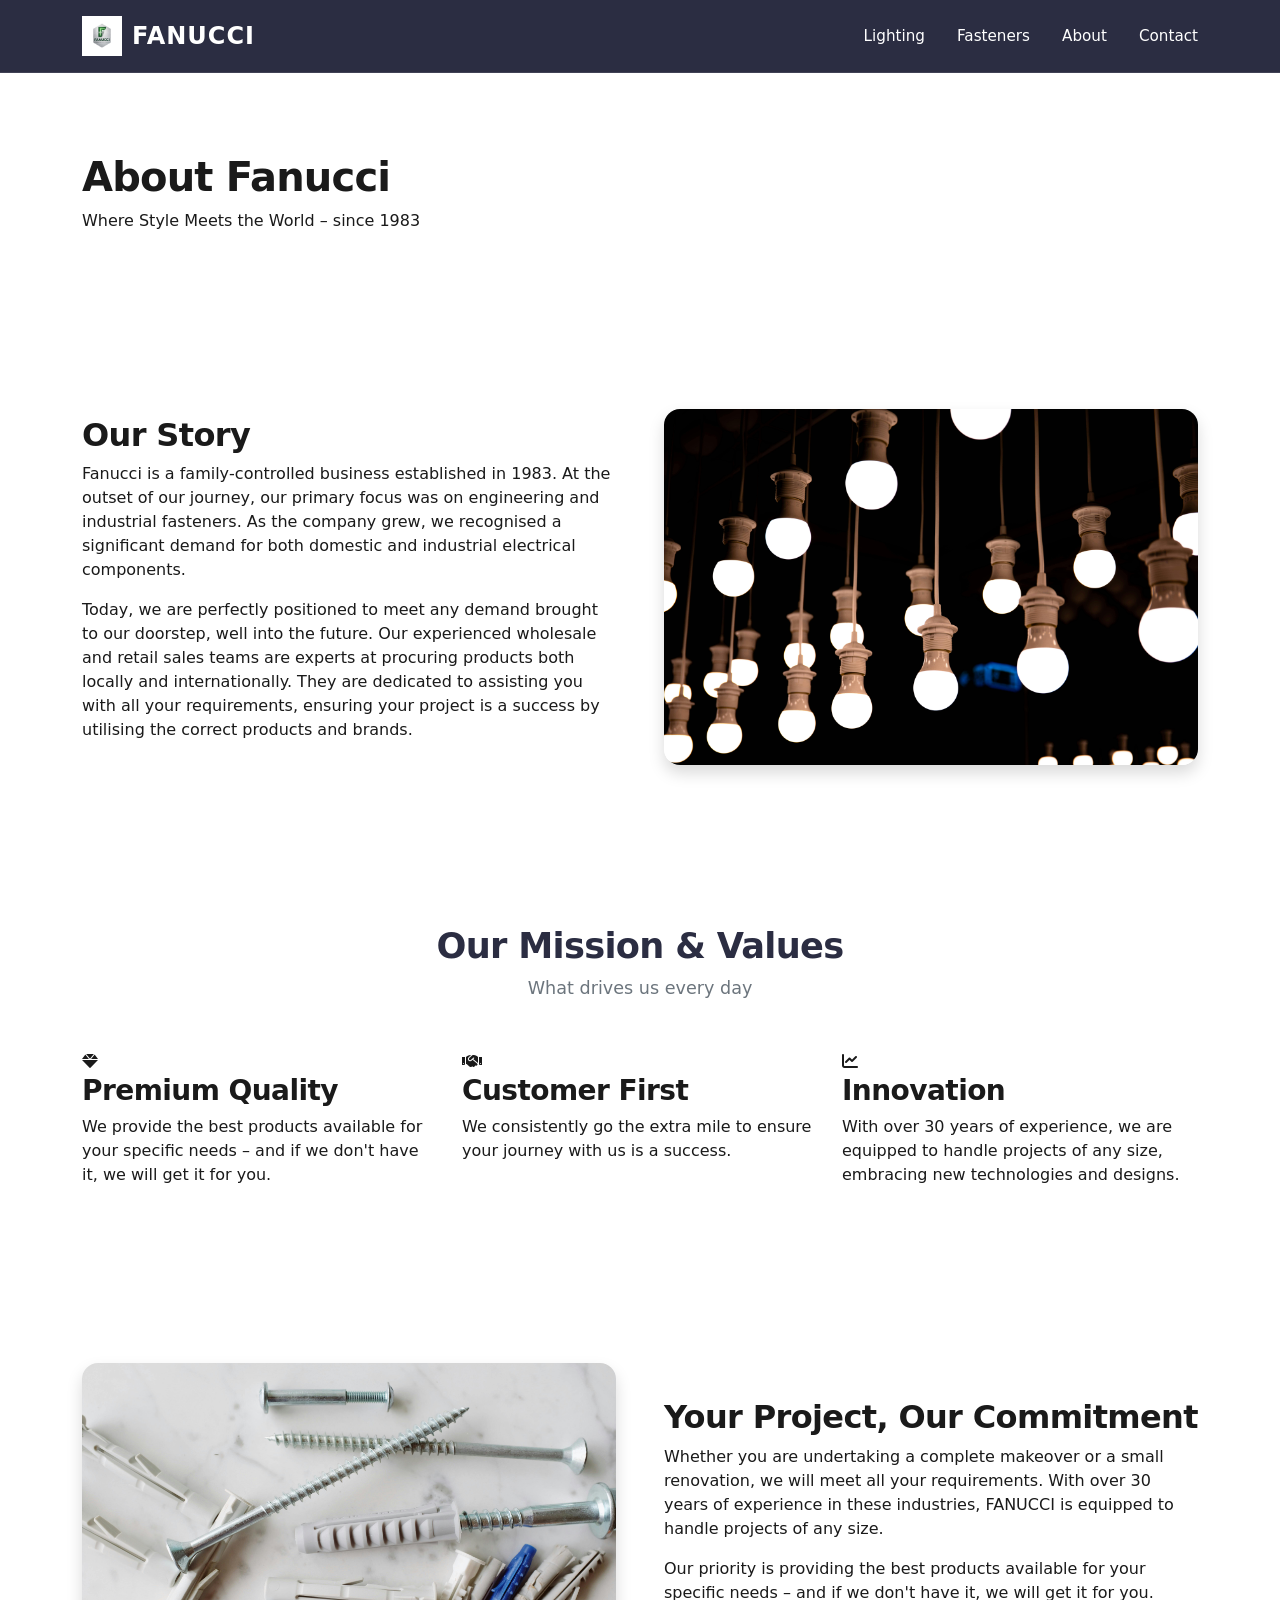
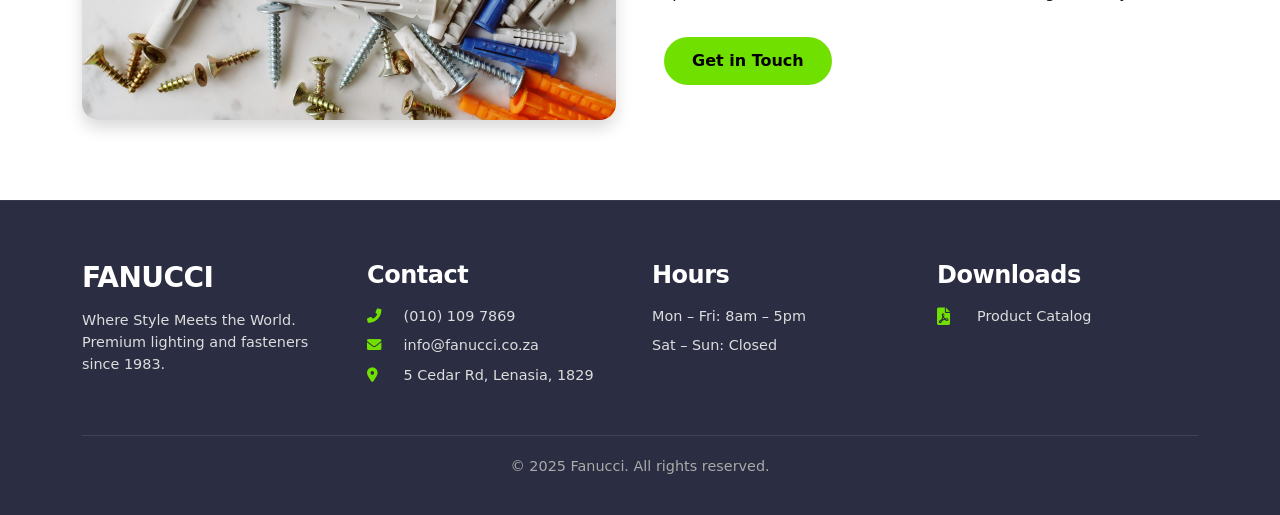
==== pages/about.html @ 95530736 "New Update New test run." ====
<!DOCTYPE html>
<html lang="en">
<head>
    <link rel="icon" type="image/x-icon" href="../assets/img/branding/favicon-32x32.png">
    <meta charset="UTF-8">
    <meta name="viewport" content="width=device-width, initial-scale=1.0">
    <title>Contact | Fanucci</title>

    <link rel="stylesheet" href="../css/bootstrap.min.css">
    <link rel="stylesheet" href="../css/styles.css">
    <link href="https://unpkg.com/aos@2.3.4/dist/aos.css" rel="stylesheet">
    <link rel="stylesheet" href="https://cdnjs.cloudflare.com/ajax/libs/font-awesome/6.0.0-beta3/css/all.min.css">
</head>
<body class="contact-page">

<header class="header">
    <div class="container">
        <div class="header-inner">
            <a href="../index.html" class="logo">
    <img src="../assets/img/branding/FANUCCI LOGO NO BACKGROUND.png" alt="Fanucci Logo" style="height: 40px; margin-right: 10px;">
    FANUCCI
</a>
            <nav class="nav">
                <a href="lighting.html">Lighting</a>
                <a href="#">Fasteners</a>
                    <a href="about.html">About</a>
                <a href="contact.html">Contact</a>
            </nav>
        </div>
    </div>
</header>

<main>
    <!-- Hero Section -->
    <section class="about-hero">
        <div class="container">
            <div class="about-hero-content" data-aos="fade-up">
                <h1>About Fanucci</h1>
                <p>Where Style Meets the World – since 1983</p>
            </div>
        </div>
    </section>

    <!-- Story Section -->
    <section class="about-story">
        <div class="container">
            <div class="row g-5 align-items-center">
                <div class="col-lg-6" data-aos="fade-right">
                    <h2>Our Story</h2>
                    <p>Fanucci is a family‑controlled business established in 1983. At the outset of our journey, our primary focus was on engineering and industrial fasteners. As the company grew, we recognised a significant demand for both domestic and industrial electrical components.</p>
                    <p>Today, we are perfectly positioned to meet any demand brought to our doorstep, well into the future. Our experienced wholesale and retail sales teams are experts at procuring products both locally and internationally. They are dedicated to assisting you with all your requirements, ensuring your project is a success by utilising the correct products and brands.</p>
                </div>
                <div class="col-lg-6" data-aos="fade-left">
                    <img src="../assets/img/branding/lights.jpg" alt="Fanucci History" class="img-fluid rounded-4 shadow">
                </div>
            </div>
        </div>
    </section>

    <!-- Mission & Values -->
    <section class="about-values">
        <div class="container">
            <div class="section-header" data-aos="fade-up">
                <h2>Our Mission & Values</h2>
                <p>What drives us every day</p>
            </div>
            <div class="row g-4">
                <div class="col-md-4" data-aos="fade-up" data-aos-delay="100">
                    <div class="value-card">
                        <i class="fas fa-gem"></i>
                        <h3>Premium Quality</h3>
                        <p>We provide the best products available for your specific needs – and if we don't have it, we will get it for you.</p>
                    </div>
                </div>
                <div class="col-md-4" data-aos="fade-up" data-aos-delay="200">
                    <div class="value-card">
                        <i class="fas fa-handshake"></i>
                        <h3>Customer First</h3>
                        <p>We consistently go the extra mile to ensure your journey with us is a success.</p>
                    </div>
                </div>
                <div class="col-md-4" data-aos="fade-up" data-aos-delay="300">
                    <div class="value-card">
                        <i class="fas fa-chart-line"></i>
                        <h3>Innovation</h3>
                        <p>With over 30 years of experience, we are equipped to handle projects of any size, embracing new technologies and designs.</p>
                    </div>
                </div>
            </div>
        </div>
    </section>

    <!-- Team / Commitment -->
    <section class="about-commitment">
        <div class="container">
            <div class="row g-5 align-items-center">
                <div class="col-lg-6 order-lg-2" data-aos="fade-left">
                    <h2>Your Project, Our Commitment</h2>
                    <p>Whether you are undertaking a complete makeover or a small renovation, we will meet all your requirements. With over 30 years of experience in these industries, FANUCCI is equipped to handle projects of any size.</p>
                    <p>Our priority is providing the best products available for your specific needs – and if we don't have it, we will get it for you.</p>
                    <a href="contact.html" class="btn btn-primary mt-3">Get in Touch</a>
                </div>
                <div class="col-lg-6 order-lg-1" data-aos="fade-right">
                    <img src="../assets/img/branding/fastners.jpg" alt="Our Team" class="img-fluid rounded-4 shadow">
                </div>
            </div>
        </div>
    </section>
</main>

<footer class="footer">
    <div class="container">
        <div class="row">
            <div class="col-md-3">
                <h3>FANUCCI</h3>
                <p>Where Style Meets the World. Premium lighting and fasteners since 1983.</p>
            </div>
            <div class="col-md-3">
                <h4>Contact</h4>
                <p><i class="fas fa-phone-alt"></i> (010) 109 7869</p>
                <p><i class="fas fa-envelope"></i> info@fanucci.co.za</p>
                <p><i class="fas fa-map-marker-alt"></i> 5 Cedar Rd, Lenasia, 1829</p>
            </div>
            <div class="col-md-3">
                <h4>Hours</h4>
                <p>Mon – Fri: 8am – 5pm</p>
                <p>Sat – Sun: Closed</p>
            </div>
            <div class="col-md-3">
                <h4>Downloads</h4>
                <p><a href="../assets/docs/FANUCCI Customer Catalog 1.4.pdf" target="_blank" class="download-link"><i class="fas fa-file-pdf"></i> Product Catalog</a></p>
            </div>
        </div>
        <div class="footer-bottom">
            <p>&copy; 2025 Fanucci. All rights reserved.</p>
        </div>
    </div>
</footer>

<script src="https://code.jquery.com/jquery-3.7.1.min.js"></script>
<script src="https://unpkg.com/aos@2.3.4/dist/aos.js"></script>
<script>
    AOS.init({ duration: 800, once: true, offset: 100 });
</script>
</body>
</html>
---- css/styles.css ----
:root {
  --primary: #004b23;
  --accent: #70e000;
  --dark: #2b2d42;
  --light: #e5e5e5;
  --white: #ffffff;
  --gray-light: #f8f9fa;
  --gray: #6c757d;
  --font-sans: 'Inter', system-ui, -apple-system, 'Segoe UI', Roboto, Helvetica, Arial, sans-serif;
  --shadow-sm: 0 4px 12px rgba(0, 0, 0, 0.05);
  --shadow-md: 0 8px 24px rgba(0, 0, 0, 0.08);
  --shadow-hover: 0 20px 32px rgba(0, 0, 0, 0.12);
  --transition: all 0.3s cubic-bezier(0.2, 0.9, 0.4, 1.1);
}

* {
  margin: 0;
  padding: 0;
  box-sizing: border-box;
}

body {
  font-family: var(--font-sans);
  color: #1a1a1a;
  background-color: var(--white);
  line-height: 1.5;
  overflow-x: hidden;
}

/* Typography */
h1, h2, h3, h4, h5, h6 {
  font-weight: 600;
  letter-spacing: -0.02em;
}

a {
  text-decoration: none;
  transition: var(--transition);
}

/* Header */
.header {
  position: sticky;
  top: 0;
  background: var(--dark);
  backdrop-filter: blur(8px);
  z-index: 1000;
  padding: 16px 0;
  border-bottom: 1px solid rgba(255,255,255,0.1);
}

.header-inner {
  display: flex;
  justify-content: space-between;
  align-items: center;
}

.logo {
  font-size: 1.5rem;
  font-weight: 700;
  letter-spacing: 1px;
  color: white;
  text-decoration: none;
}

.nav a {
  color: white;
  margin-left: 2rem;
  font-weight: 500;
  font-size: 0.95rem;
  position: relative;
}

.nav a:hover {
  color: var(--accent);
}

/* Hero */
.hero {
  position: relative;
  height: 90vh;
  min-height: 600px;
  display: flex;
  align-items: center;
  background: linear-gradient(135deg, var(--primary), var(--dark));
  overflow: hidden;
}

.hero-bg {
  position: absolute;
  top: 0;
  left: 0;
  width: 100%;
  height: 100%;
  background-image: url('data:image/svg+xml;utf8,<svg xmlns="http://www.w3.org/2000/svg" viewBox="0 0 100 100" opacity="0.05"><path fill="none" stroke="white" stroke-width="0.6" d="M20,20 L80,20 M20,40 L80,40 M20,60 L80,60 M20,80 L80,80 M40,20 L40,80 M60,20 L60,80"/></svg>');
  background-repeat: repeat;
  background-size: 40px;
  pointer-events: none;
}

.hero-content {
  position: relative;
  z-index: 2;
  text-align: center;
  color: white;
}

.hero-text h1 {
  font-size: 3.5rem;
  font-weight: 700;
  margin-bottom: 1rem;
  line-height: 1.2;
}

.hero-text p {
  font-size: 1.2rem;
  margin-bottom: 2rem;
  opacity: 0.9;
}

.hero-buttons {
  display: flex;
  gap: 1rem;
  justify-content: center;
  flex-wrap: wrap;
}

.btn {
  display: inline-block;
  padding: 12px 28px;
  border-radius: 40px;
  font-weight: 600;
  transition: var(--transition);
  cursor: pointer;
  border: none;
  text-align: center;
}

.btn-primary {
  background: var(--accent);
  color: black;
}

.btn-primary:hover {
  transform: translateY(-2px);
  box-shadow: 0 8px 20px rgba(112, 224, 0, 0.3);
}

.btn-outline {
  background: transparent;
  border: 1px solid white;
  color: white;
}

.btn-outline:hover {
  background: white;
  color: var(--primary);
  transform: translateY(-2px);
}

/* Sections */
section {
  padding: 80px 0;
}

.section-header {
  text-align: center;
  margin-bottom: 48px;
}

.section-header h2 {
  font-size: 2.2rem;
  margin-bottom: 0.5rem;
  color: var(--dark);
}

.section-header p {
  font-size: 1.1rem;
  color: var(--gray);
}

/* Category Cards */
.categories {
  background: var(--gray-light);
}

.category-card {
  display: block;
  background: white;
  border-radius: 24px;
  padding: 32px 20px;
  text-align: center;
  transition: var(--transition);
  box-shadow: var(--shadow-sm);
  text-decoration: none;
  color: inherit;
}

.category-card .icon {
  font-size: 2.5rem;
  color: var(--accent);
  margin-bottom: 1rem;
}

.category-card h3 {
  font-size: 1.25rem;
  margin-bottom: 0.5rem;
  font-weight: 600;
}

.category-card span {
  font-size: 0.85rem;
  color: var(--primary);
  font-weight: 500;
}

.category-card:hover {
  transform: translateY(-6px);
  box-shadow: var(--shadow-md);
}

.category-card.disabled {
  opacity: 0.6;
  cursor: not-allowed;
}

.category-card.disabled:hover {
  transform: none;
  box-shadow: var(--shadow-sm);
}

/* Why Us */
.why-us {
  background: var(--white);
}

.benefit {
  text-align: center;
  padding: 20px;
}

.benefit i {
  font-size: 2.2rem;
  color: var(--accent);
  margin-bottom: 1rem;
}

.benefit h3 {
  font-size: 1.3rem;
  margin-bottom: 0.5rem;
}

.benefit p {
  color: var(--gray);
  font-size: 0.95rem;
}

/* CTA */
.cta {
  background: linear-gradient(135deg, var(--primary), var(--dark));
  color: white;
  text-align: center;
  padding: 80px 0;
}

.cta-content h2 {
  font-size: 2.2rem;
  margin-bottom: 1rem;
}

.cta-content p {
  font-size: 1.1rem;
  margin-bottom: 2rem;
  opacity: 0.9;
}

.cta .btn-primary {
  background: white;
  color: var(--primary);
}

.cta .btn-primary:hover {
  background: var(--accent);
  color: black;
  box-shadow: 0 8px 20px rgba(112, 224, 0, 0.4);
}

/* Footer */
.footer {
  background: var(--dark);
  color: #ddd;
  padding: 60px 0 30px;
  border-top: 1px solid rgba(255,255,255,0.05);
}

.footer h3, .footer h4 {
  color: white;
  margin-bottom: 1rem;
  font-weight: 600;
}

.footer p {
  margin-bottom: 0.5rem;
  font-size: 0.9rem;
}

.footer i {
  width: 24px;
  margin-right: 8px;
  color: var(--accent);
}

.footer-bottom {
  text-align: center;
  margin-top: 40px;
  padding-top: 20px;
  border-top: 1px solid rgba(255,255,255,0.1);
  font-size: 0.8rem;
  color: #aaa;
}

/* ===== PRODUCT CARD (LIGHTING PAGE) ===== */
.product-card {
  background: white;
  border-radius: 20px;
  padding: 20px;
  margin-bottom: 25px;
  transition: var(--transition);
  cursor: pointer;
  position: relative;
  overflow: hidden;
  box-shadow: var(--shadow-sm);
}
.product-card::after {
  content: "";
  position: absolute;
  bottom: 0;
  left: 0;
  width: 0%;
  height: 4px;
  background: var(--accent);
  transition: 0.4s ease;
}
.product-card:hover {
  transform: translateY(-12px) scale(1.02);
  box-shadow: var(--shadow-hover);
}
.product-card:hover::after {
  width: 100%;
}
.product-card img {
  width: 100%;
  border-radius: 12px;
  transition: transform 0.4s ease;
}
.product-card:hover img {
  transform: scale(1.08);
}
.product-card h5 {
  margin-top: 15px;
  font-weight: 700;
  font-size: 1.2rem;
}
.product-card p {
  font-size: 0.9rem;
  color: #666;
  margin-bottom: 5px;
}
.product-card small {
  font-size: 0.8rem;
  color: #999;
}

/* ===== HOMEPAGE-ONLY STYLES ===== */
.homepage .featured {
  padding: 80px 0;
}
.homepage .product-card-featured {
  background: white;
  border-radius: 24px;
  overflow: hidden;
  transition: var(--transition);
  box-shadow: var(--shadow-sm);
  height: 100%;
}
.homepage .product-card-featured .product-image {
  width: 100%;
  height: 280px;
  overflow: hidden;
  background: var(--gray-light);
}
.homepage .product-card-featured .product-image img {
  width: 100%;
  height: 100%;
  object-fit: cover;
  transition: transform 0.6s ease;
  display: block;
}
.homepage .product-card-featured:hover .product-image img {
  transform: scale(1.05);
}
.homepage .product-card-featured .product-info {
  padding: 24px;
}
.homepage .product-card-featured .product-info h4 {
  font-size: 1.3rem;
  margin-bottom: 0.5rem;
}
.homepage .product-card-featured .product-info p {
  color: var(--gray);
  font-size: 0.9rem;
  margin-bottom: 1rem;
}
.homepage .link-arrow {
  font-weight: 500;
  color: var(--primary);
  text-decoration: none;
  display: inline-flex;
  align-items: center;
  gap: 0.5rem;
}
.homepage .link-arrow:hover {
  color: var(--accent);
  gap: 0.75rem;
}

/* Modal (unchanged) */
.modal-custom {
  display: none;
  position: fixed;
  top: 0;
  left: 0;
  width: 100%;
  height: 100%;
  background: rgba(0, 0, 0, 0.8);
  backdrop-filter: blur(8px);
  z-index: 1050;
  justify-content: center;
  align-items: center;
}
.modal-content-custom {
  background: white;
  margin: 5% auto;
  padding: 30px;
  width: 80%;
  max-width: 800px;
  border-radius: 28px;
  position: relative;
  animation: luxuryModal 0.5s cubic-bezier(0.22, 1, 0.36, 1);
  max-height: 90vh;
  overflow-y: auto;
}
.close-btn {
  position: absolute;
  top: 20px;
  right: 25px;
  font-size: 28px;
  cursor: pointer;
  transition: color 0.3s;
}
.close-btn:hover {
  color: var(--accent);
}
.modal-content-custom img {
  width: 100%;
  max-width: 400px;
  margin: 20px 0;
  border-radius: 12px;
}
.modal-content-custom h2 {
  font-weight: 700;
  margin-bottom: 10px;
}
.modal-content-custom ul {
  padding-left: 20px;
  margin-bottom: 20px;
}
.modal-content-custom li {
  margin-bottom: 5px;
}

@keyframes luxuryModal {
  from {
    transform: translateY(40px) scale(0.9);
    opacity: 0;
  }
  to {
    transform: translateY(0) scale(1);
    opacity: 1;
  }
}

/* Responsive */
@media (max-width: 768px) {
  .hero-text h1 {
    font-size: 2.2rem;
  }
  .hero-text p {
    font-size: 1rem;
  }
  .hero-buttons {
    flex-direction: column;
    align-items: center;
  }
  .btn {
    width: 100%;
    max-width: 250px;
  }
  section {
    padding: 50px 0;
  }
  .section-header h2 {
    font-size: 1.8rem;
  }
  .category-card {
    padding: 20px 12px;
  }
  .homepage .product-card-featured .product-info {
    padding: 20px;
  }
  .footer {
    text-align: center;
  }
  .footer .row > div {
    margin-bottom: 30px;
  }
  .modal-content-custom {
    width: 95%;
    padding: 20px;
  }
}

/* ===== CONTACT PAGE STYLES (scoped) ===== */
.contact-page .contact-hero {
    background: linear-gradient(135deg, var(--primary), var(--dark));
    padding: 100px 0 80px;
    text-align: center;
    color: white;
}

.contact-page .contact-hero h1 {
    font-size: 3rem;
    margin-bottom: 1rem;
}

.contact-page .contact-hero p {
    font-size: 1.2rem;
    opacity: 0.9;
}

.contact-page .contact-section {
    padding: 80px 0;
    background: var(--white);
}

.contact-page .contact-info {
    background: var(--gray-light);
    border-radius: 24px;
    padding: 40px;
    height: 100%;
}

.contact-page .contact-info h2 {
    font-size: 1.8rem;
    margin-bottom: 2rem;
    color: var(--dark);
}

.contact-page .info-item {
    display: flex;
    align-items: flex-start;
    gap: 20px;
    margin-bottom: 2rem;
}

.contact-page .info-item i {
    font-size: 1.8rem;
    color: var(--accent);
    width: 40px;
    margin-top: 4px;
}

.contact-page .info-item h3 {
    font-size: 1.2rem;
    margin-bottom: 0.25rem;
    color: var(--dark);
}

.contact-page .info-item p {
    color: var(--gray);
    margin-bottom: 0;
}

.contact-page .info-item a {
    color: var(--gray);
    text-decoration: none;
}

.contact-page .info-item a:hover {
    color: var(--accent);
}

.contact-page .contact-form-wrapper {
    background: white;
    border-radius: 24px;
    padding: 40px;
    box-shadow: var(--shadow-md);
    height: 100%;
}

.contact-page .contact-form-wrapper h2 {
    font-size: 1.8rem;
    margin-bottom: 2rem;
    color: var(--dark);
}

.contact-page .contact-form .form-group {
    margin-bottom: 1.5rem;
}

.contact-page .contact-form label {
    display: block;
    margin-bottom: 0.5rem;
    font-weight: 500;
    color: var(--dark);
}

.contact-page .contact-form input,
.contact-page .contact-form textarea {
    width: 100%;
    padding: 12px 16px;
    border: 1px solid #e0e0e0;
    border-radius: 12px;
    font-family: inherit;
    transition: border 0.3s;
}

.contact-page .contact-form input:focus,
.contact-page .contact-form textarea:focus {
    outline: none;
    border-color: var(--accent);
    box-shadow: 0 0 0 3px rgba(112, 224, 0, 0.1);
}

.contact-page .contact-form button {
    width: 100%;
    padding: 14px;
    font-size: 1rem;
}

.contact-page .map-section {
    padding: 0 0 80px 0;
}

.contact-page .map-wrapper {
    border-radius: 24px;
    overflow: hidden;
    box-shadow: var(--shadow-md);
}

@media (max-width: 768px) {
    .contact-page .contact-hero h1 {
        font-size: 2.2rem;
    }
    .contact-page .contact-section {
        padding: 50px 0;
    }
    .contact-page .contact-info,
    .contact-page .contact-form-wrapper {
        padding: 30px;
    }
}

.logo {
    display: flex;
    align-items: center;
}

.logo img {
    height: 40px;   /* match your desired size */
    width: auto;
    margin-right: 10px;
}

/* ===== ABOUT PAGE STYLES (scoped) ===== */
.about-page .about-hero {
    background: linear-gradient(135deg, var(--primary), var(--dark));
    padding: 100px 0 80px;
    text-align: center;
    color: white;
}
.about-page .about-hero h1 {
    font-size: 3rem;
    margin-bottom: 1rem;
}
.about-page .about-hero p {
    font-size: 1.2rem;
    opacity: 0.9;
}
.about-page .about-story,
.about-page .about-commitment {
    padding: 80px 0;
}
.about-page .about-values {
    background: var(--gray-light);
    padding: 80px 0;
}
.about-page .value-card {
    background: white;
    border-radius: 24px;
    padding: 32px 24px;
    text-align: center;
    height: 100%;
    transition: var(--transition);
    box-shadow: var(--shadow-sm);
}
.about-page .value-card:hover {
    transform: translateY(-6px);
    box-shadow: var(--shadow-md);
}
.about-page .value-card i {
    font-size: 2.5rem;
    color: var(--accent);
    margin-bottom: 1rem;
}
.about-page .value-card h3 {
    font-size: 1.3rem;
    margin-bottom: 0.75rem;
}
.about-page .value-card p {
    color: var(--gray);
    font-size: 0.95rem;
}
@media (max-width: 768px) {
    .about-page .about-hero h1 {
        font-size: 2.2rem;
    }
    .about-page .about-story,
    .about-page .about-values,
    .about-page .about-commitment {
        padding: 50px 0;
    }
}

.download-link {
    color: #ddd;
    text-decoration: none;
    display: inline-flex;
    align-items: center;
    gap: 8px;
    transition: var(--transition);
}
.download-link:hover {
    color: var(--accent);
}
.download-link i {
    font-size: 1.1rem;
}

/* Hero background image – homepage only (no green tint) */
.homepage .hero {
    position: relative;
    background: linear-gradient(135deg, rgba(0, 0, 0, 0.6), rgba(0, 0, 0, 0.85)), url('../assets/img/branding/hero-bg.png');
    background-size: cover;
    background-position: center;
    background-attachment: fixed; /* optional, remove if unwanted */
}
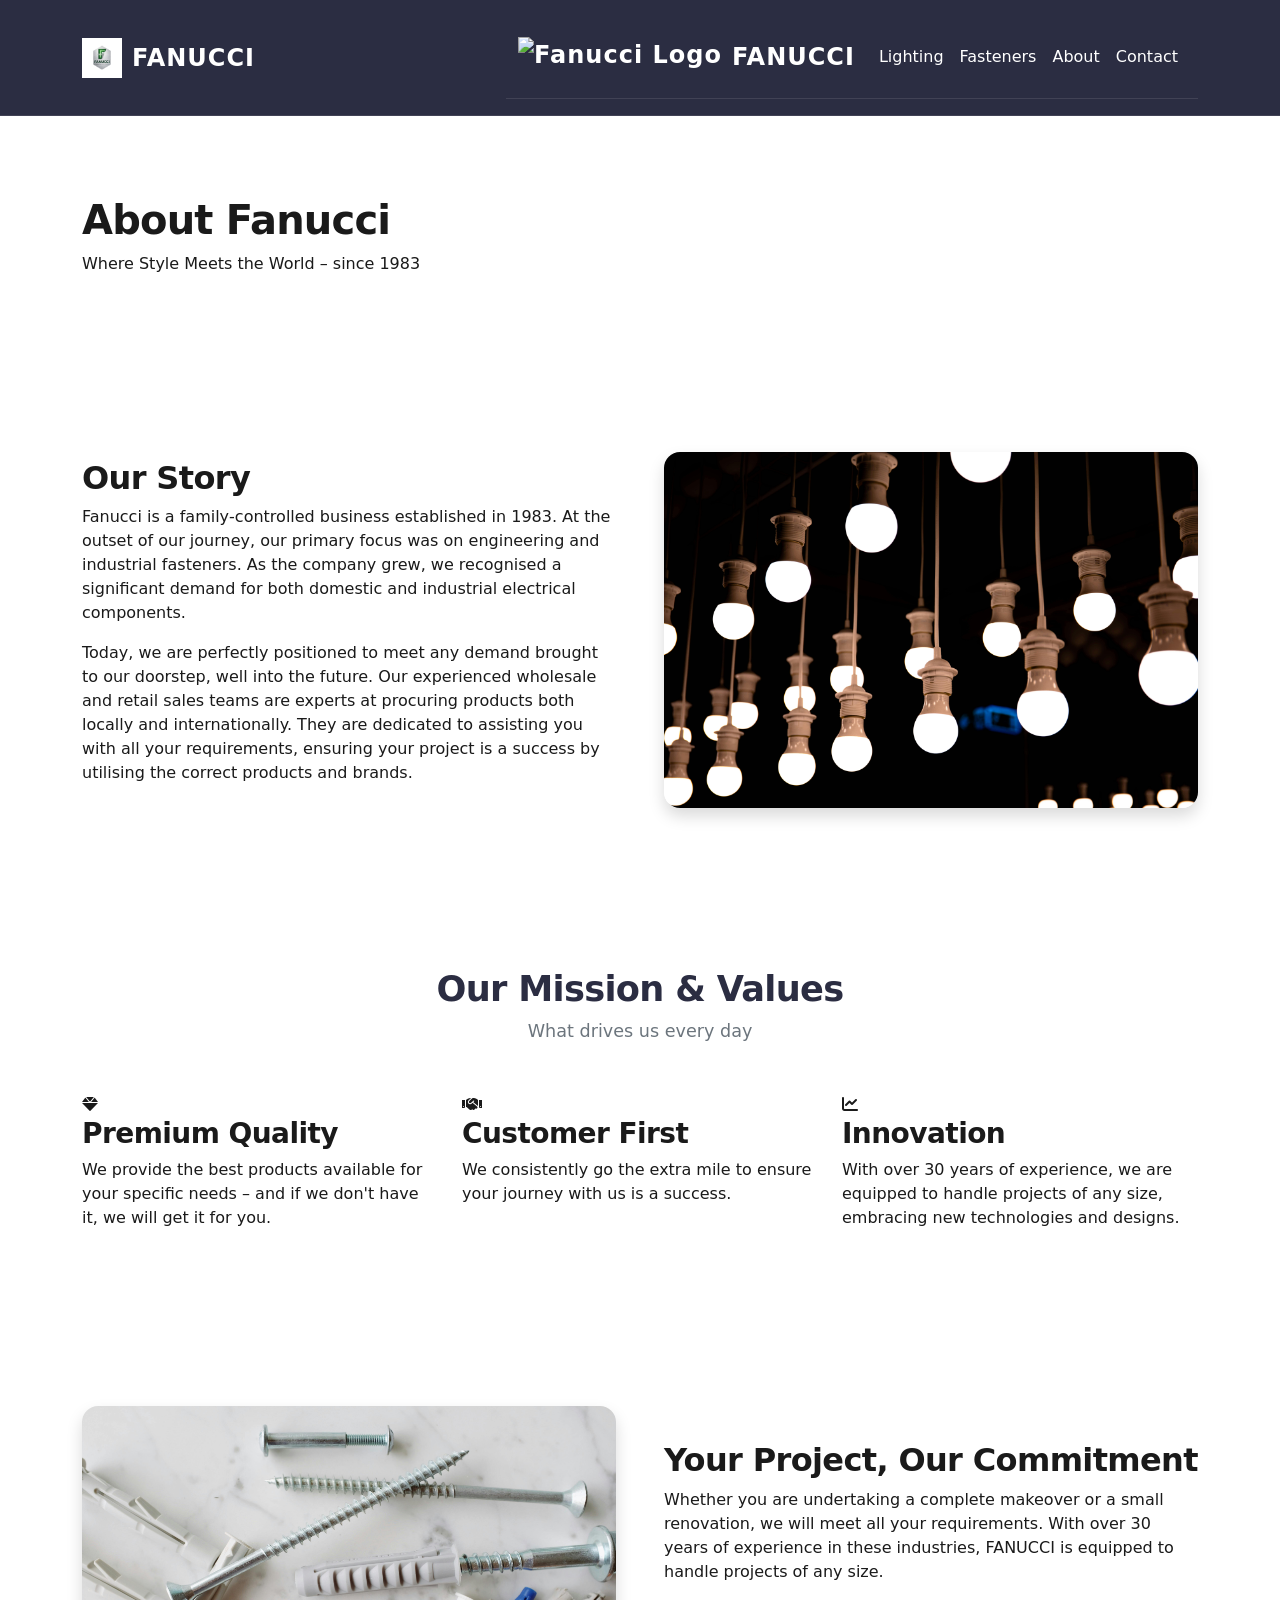
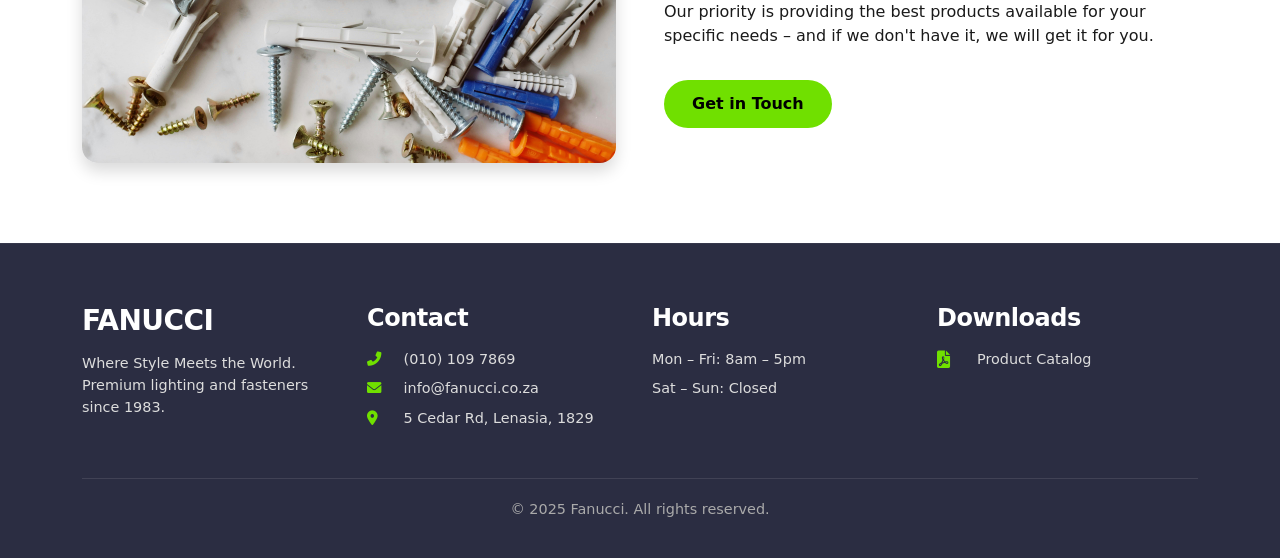
==== commit ff8221b3: "Mobile Fixes" ====
--- a/pages/about.html
+++ b/pages/about.html
@@ -10,6 +10,11 @@
     <link rel="stylesheet" href="../css/styles.css">
     <link href="https://unpkg.com/aos@2.3.4/dist/aos.css" rel="stylesheet">
     <link rel="stylesheet" href="https://cdnjs.cloudflare.com/ajax/libs/font-awesome/6.0.0-beta3/css/all.min.css">
+
+    <link rel="preconnect" href="https://code.jquery.com">
+<link rel="preconnect" href="https://cdnjs.cloudflare.com">
+<link rel="preconnect" href="https://unpkg.com">
+
 </head>
 <body class="contact-page">
 
@@ -20,12 +25,25 @@
     <img src="../assets/img/branding/FANUCCI LOGO NO BACKGROUND.png" alt="Fanucci Logo" style="height: 40px; margin-right: 10px;">
     FANUCCI
 </a>
-            <nav class="nav">
-                <a href="lighting.html">Lighting</a>
-                <a href="#">Fasteners</a>
-                    <a href="about.html">About</a>
-                <a href="contact.html">Contact</a>
-            </nav>
+            <nav class="navbar navbar-expand-lg header">
+    <div class="container">
+        <a class="navbar-brand logo" href="index.html">
+            <img src="assets/img/branding/FANUCCI LOGO NO BACKGROUND.png" alt="Fanucci Logo" style="height: 40px; margin-right: 10px;">
+            FANUCCI
+        </a>
+        <button class="navbar-toggler" type="button" data-bs-toggle="collapse" data-bs-target="#mainNav" aria-controls="mainNav" aria-expanded="false" aria-label="Toggle navigation">
+            <span class="navbar-toggler-icon"></span>
+        </button>
+        <div class="collapse navbar-collapse" id="mainNav">
+            <ul class="navbar-nav ms-auto">
+                <li class="nav-item"><a class="nav-link" href="pages/lighting.html">Lighting</a></li>
+                <li class="nav-item"><a class="nav-link" href="#">Fasteners</a></li>
+                <li class="nav-item"><a class="nav-link" href="pages/about.html">About</a></li>
+                <li class="nav-item"><a class="nav-link" href="pages/contact.html">Contact</a></li>
+            </ul>
+        </div>
+    </div>
+</nav>
         </div>
     </div>
 </header>
--- a/css/styles.css
+++ b/css/styles.css
@@ -764,4 +764,56 @@
     background-size: cover;
     background-position: center;
     background-attachment: fixed; /* optional, remove if unwanted */
+}
+
+.navbar-toggler {
+    border-color: rgba(255,255,255,0.3);
+}
+.navbar-toggler-icon {
+    background-image: url("data:image/svg+xml,%3csvg xmlns='http://www.w3.org/2000/svg' viewBox='0 0 30 30'%3e%3cpath stroke='white' stroke-linecap='round' stroke-miterlimit='10' stroke-width='2' d='M4 7h22M4 15h22M4 23h22'/%3e%3c/svg%3e");
+}
+.navbar-nav .nav-link {
+    color: white !important;
+}
+.navbar-nav .nav-link:hover {
+    color: var(--accent) !important;
+}
+
+/* Adjust card margins on mobile */
+@media (max-width: 768px) {
+    .product-card {
+        margin-bottom: 20px;
+        padding: 15px;
+    }
+    .product-card h5 {
+        font-size: 1rem;
+    }
+    .product-card p {
+        font-size: 0.85rem;
+    }
+}
+
+@media (max-width: 768px) {
+    .modal-content-custom {
+        width: 95%;
+        margin: 10% auto;
+        padding: 20px;
+        max-height: 85vh;
+    }
+    .modal-content-custom img {
+        max-width: 100%;
+    }
+}
+
+.btn, .category-card, .product-card, .nav-link {
+    touch-action: manipulation; /* improves responsiveness on touch screens */
+}
+
+@media (max-width: 768px) {
+    body {
+        font-size: 16px; /* instead of browser default */
+    }
+    h1 { font-size: 1.8rem; }
+    h2 { font-size: 1.5rem; }
+    .hero-text h1 { font-size: 2rem; }
 }
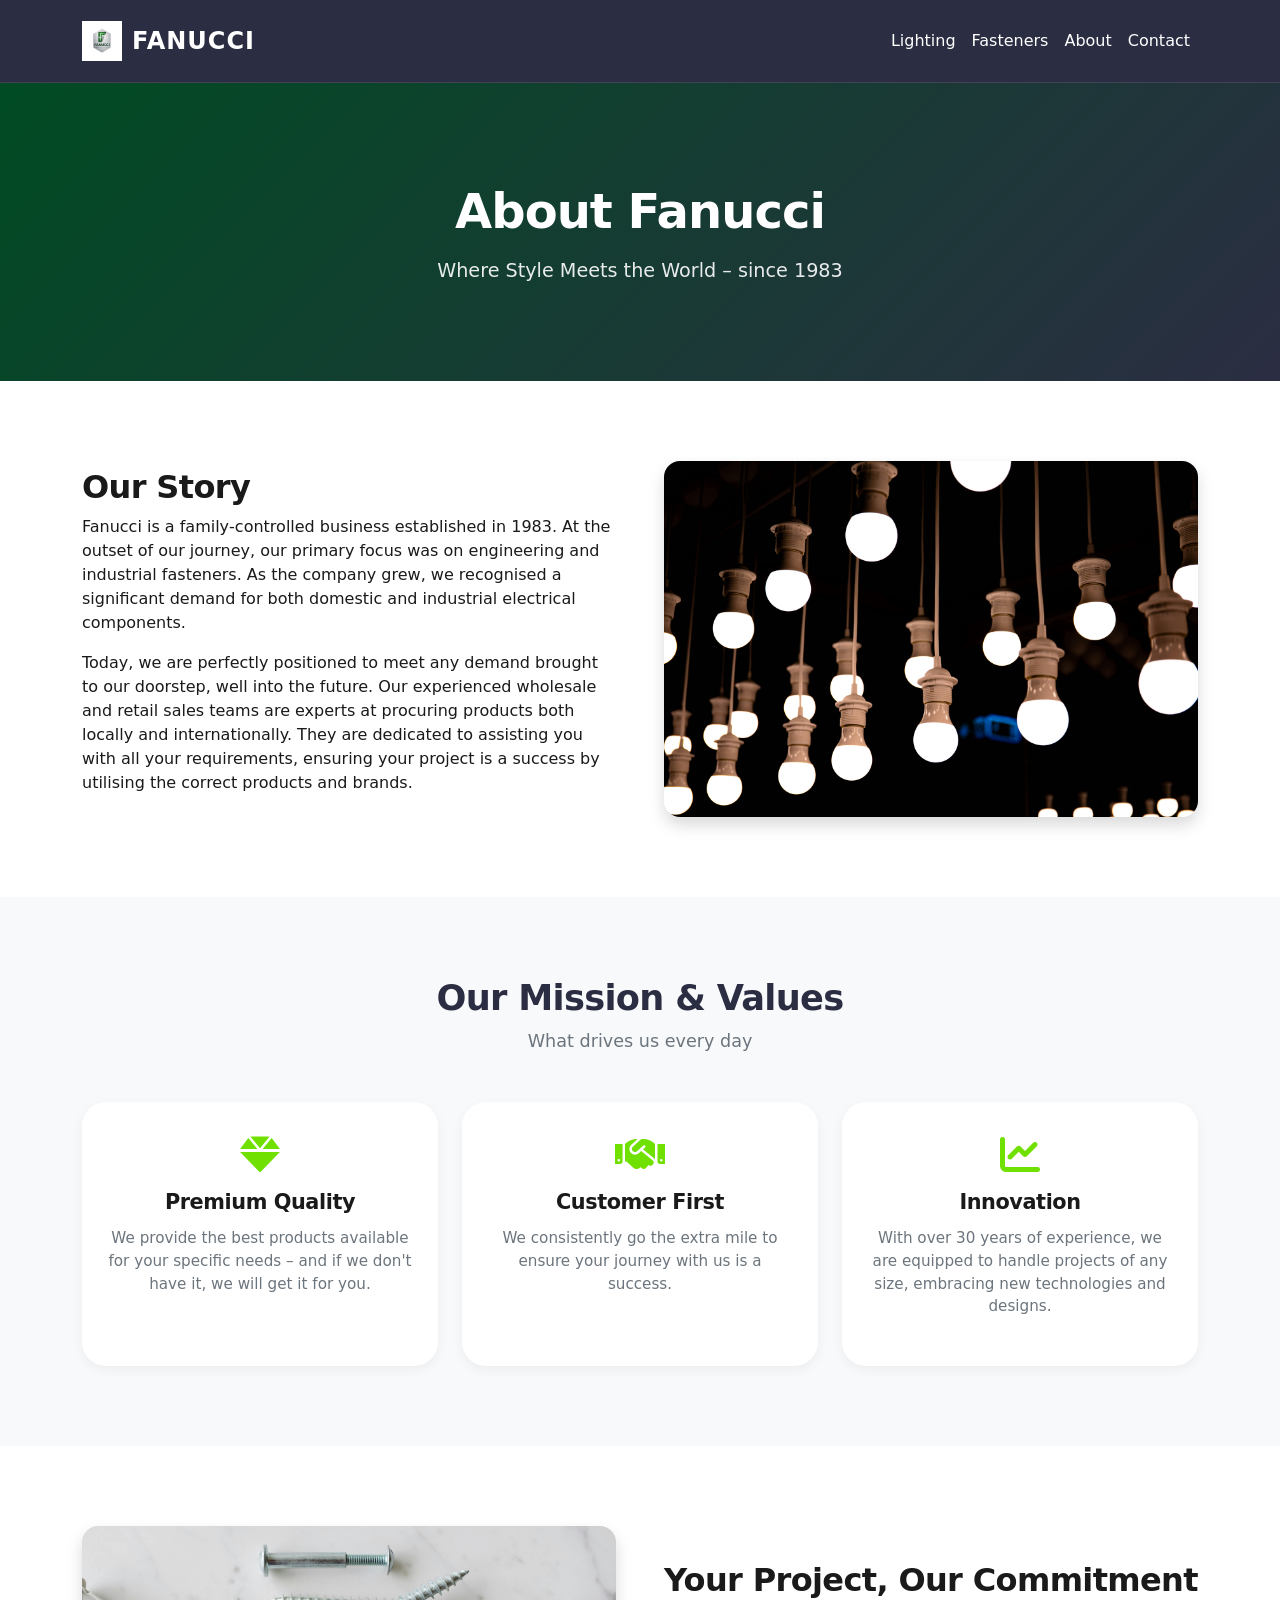
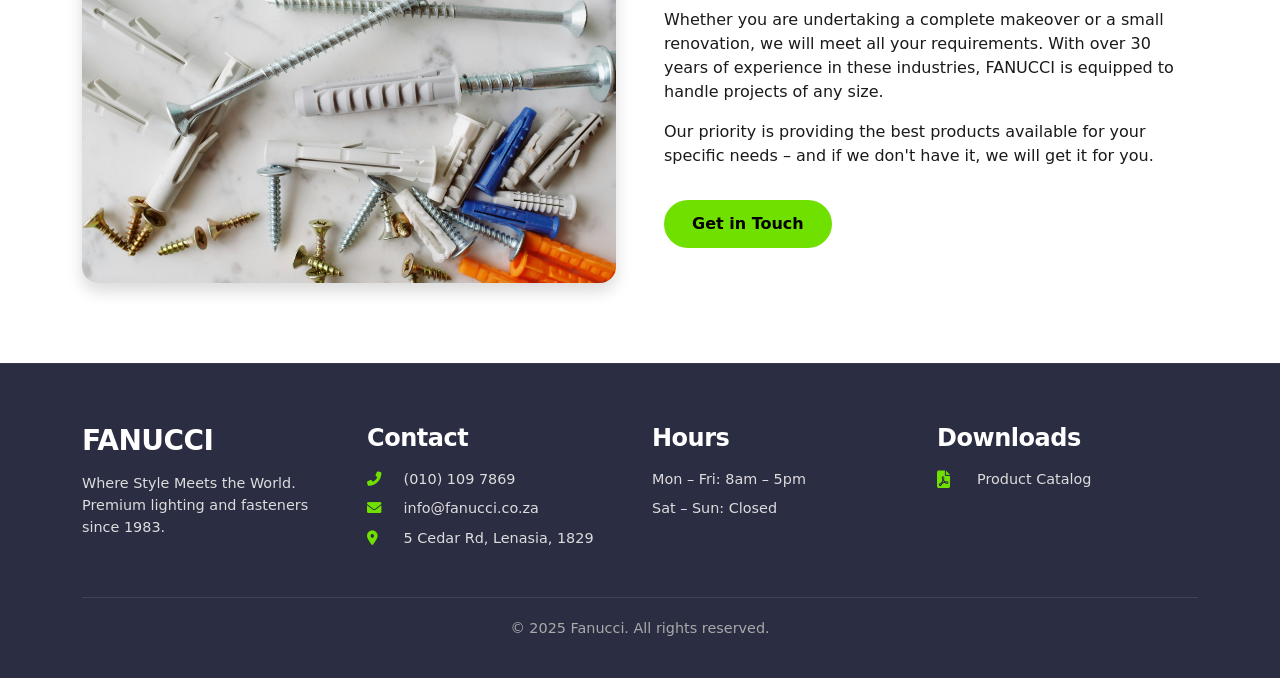
==== commit f880244b: "Mobile Fixes" ====
--- a/pages/about.html
+++ b/pages/about.html
@@ -4,7 +4,7 @@
     <link rel="icon" type="image/x-icon" href="../assets/img/branding/favicon-32x32.png">
     <meta charset="UTF-8">
     <meta name="viewport" content="width=device-width, initial-scale=1.0">
-    <title>Contact | Fanucci</title>
+    <title>About | Fanucci</title>
 
     <link rel="stylesheet" href="../css/bootstrap.min.css">
     <link rel="stylesheet" href="../css/styles.css">
@@ -12,23 +12,15 @@
     <link rel="stylesheet" href="https://cdnjs.cloudflare.com/ajax/libs/font-awesome/6.0.0-beta3/css/all.min.css">
 
     <link rel="preconnect" href="https://code.jquery.com">
-<link rel="preconnect" href="https://cdnjs.cloudflare.com">
-<link rel="preconnect" href="https://unpkg.com">
+    <link rel="preconnect" href="https://cdnjs.cloudflare.com">
+    <link rel="preconnect" href="https://unpkg.com">
+</head>
+<body class="about-page">
 
-</head>
-<body class="contact-page">
-
-<header class="header">
+<nav class="navbar navbar-expand-lg header">
     <div class="container">
-        <div class="header-inner">
-            <a href="../index.html" class="logo">
-    <img src="../assets/img/branding/FANUCCI LOGO NO BACKGROUND.png" alt="Fanucci Logo" style="height: 40px; margin-right: 10px;">
-    FANUCCI
-</a>
-            <nav class="navbar navbar-expand-lg header">
-    <div class="container">
-        <a class="navbar-brand logo" href="index.html">
-            <img src="assets/img/branding/FANUCCI LOGO NO BACKGROUND.png" alt="Fanucci Logo" style="height: 40px; margin-right: 10px;">
+        <a class="navbar-brand logo" href="../index.html">
+            <img src="../assets/img/branding/FANUCCI LOGO NO BACKGROUND.png" alt="Fanucci Logo">
             FANUCCI
         </a>
         <button class="navbar-toggler" type="button" data-bs-toggle="collapse" data-bs-target="#mainNav" aria-controls="mainNav" aria-expanded="false" aria-label="Toggle navigation">
@@ -36,20 +28,16 @@
         </button>
         <div class="collapse navbar-collapse" id="mainNav">
             <ul class="navbar-nav ms-auto">
-                <li class="nav-item"><a class="nav-link" href="pages/lighting.html">Lighting</a></li>
+                <li class="nav-item"><a class="nav-link" href="lighting.html">Lighting</a></li>
                 <li class="nav-item"><a class="nav-link" href="#">Fasteners</a></li>
-                <li class="nav-item"><a class="nav-link" href="pages/about.html">About</a></li>
-                <li class="nav-item"><a class="nav-link" href="pages/contact.html">Contact</a></li>
+                <li class="nav-item"><a class="nav-link" href="about.html">About</a></li>
+                <li class="nav-item"><a class="nav-link" href="contact.html">Contact</a></li>
             </ul>
         </div>
     </div>
 </nav>
-        </div>
-    </div>
-</header>
 
 <main>
-    <!-- Hero Section -->
     <section class="about-hero">
         <div class="container">
             <div class="about-hero-content" data-aos="fade-up">
@@ -59,7 +47,6 @@
         </div>
     </section>
 
-    <!-- Story Section -->
     <section class="about-story">
         <div class="container">
             <div class="row g-5 align-items-center">
@@ -75,7 +62,6 @@
         </div>
     </section>
 
-    <!-- Mission & Values -->
     <section class="about-values">
         <div class="container">
             <div class="section-header" data-aos="fade-up">
@@ -108,7 +94,6 @@
         </div>
     </section>
 
-    <!-- Team / Commitment -->
     <section class="about-commitment">
         <div class="container">
             <div class="row g-5 align-items-center">
@@ -157,6 +142,7 @@
 
 <script src="https://code.jquery.com/jquery-3.7.1.min.js"></script>
 <script src="https://unpkg.com/aos@2.3.4/dist/aos.js"></script>
+<script src="https://cdn.jsdelivr.net/npm/bootstrap@5.3.0-alpha1/dist/js/bootstrap.bundle.min.js"></script>
 <script>
     AOS.init({ duration: 800, once: true, offset: 100 });
 </script>
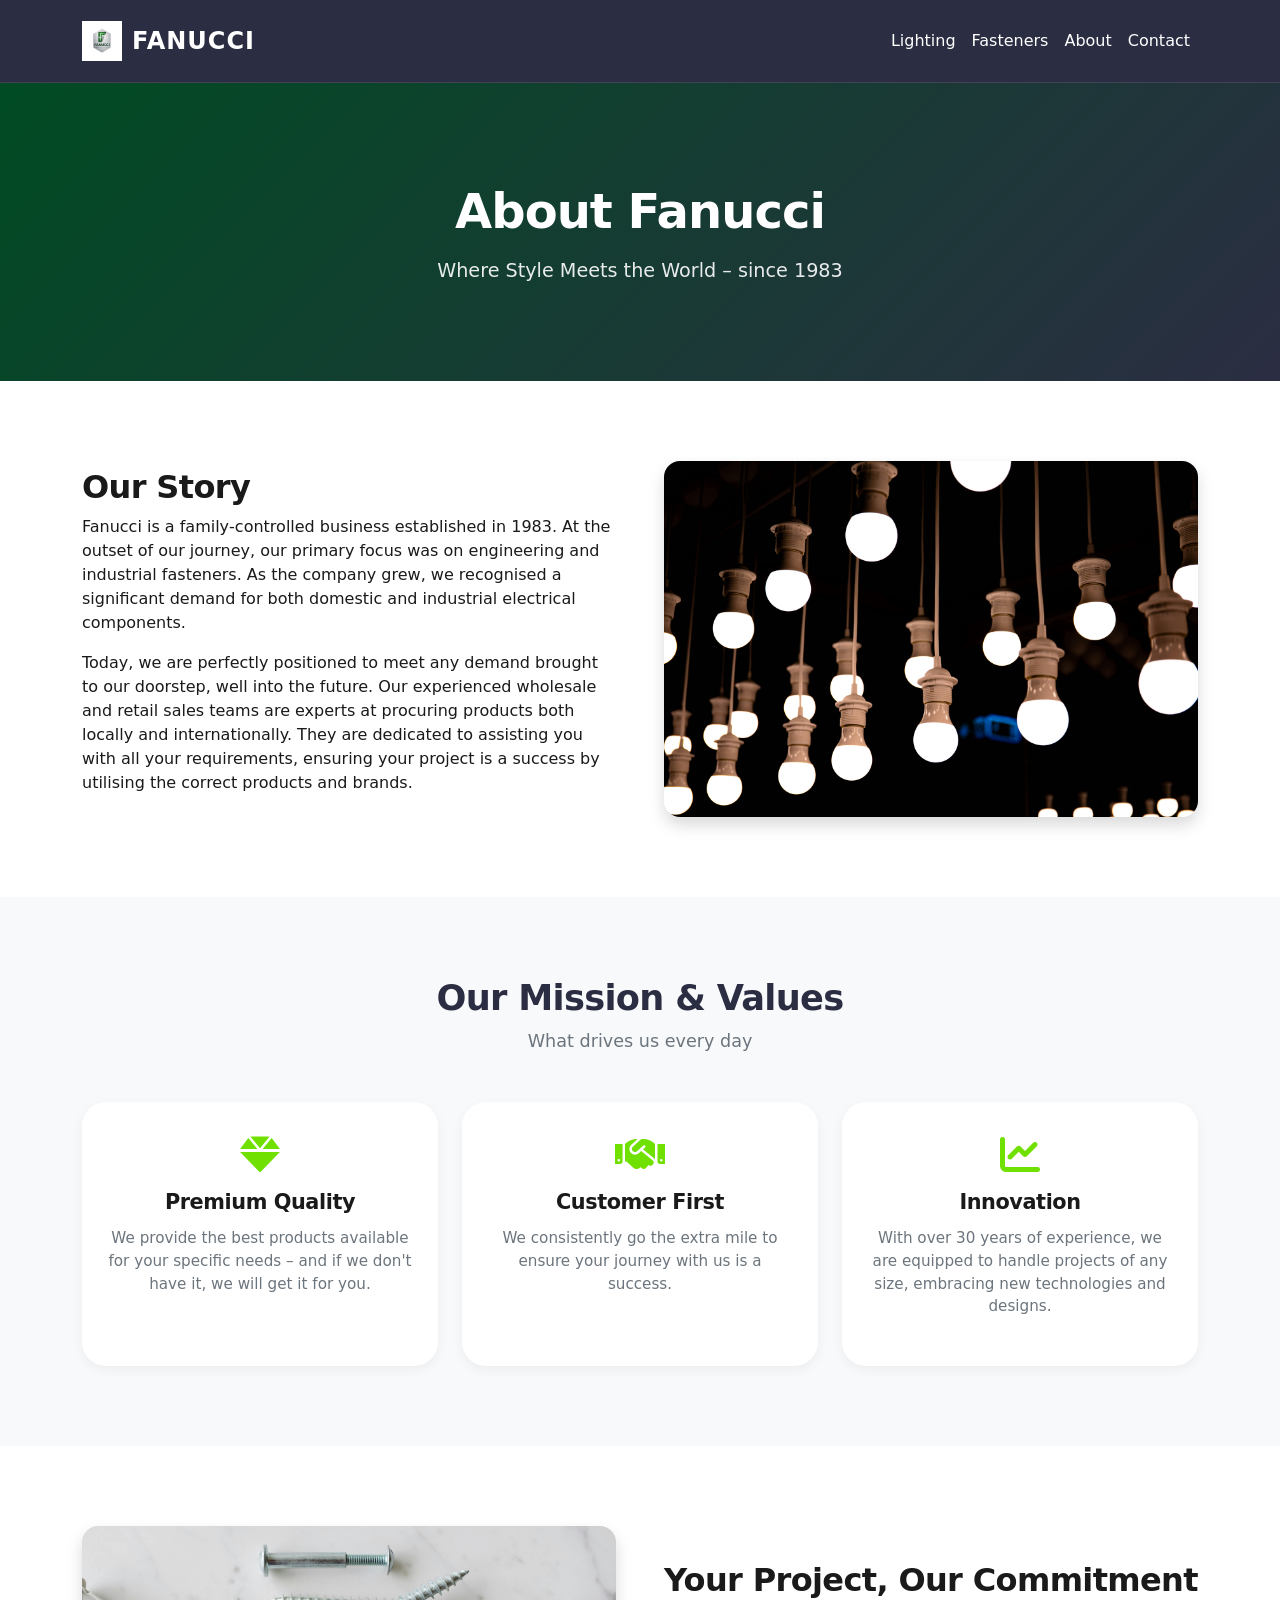
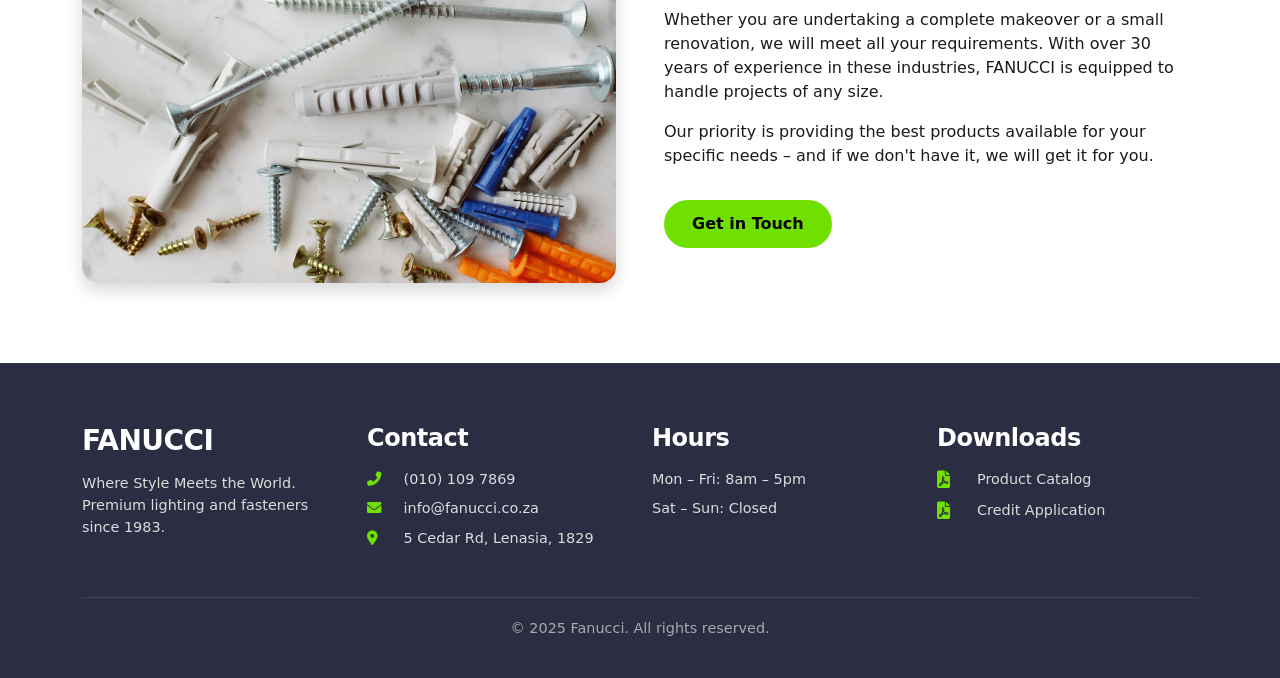
==== commit ba85bd9f: "Credit App Added" ====
--- a/pages/about.html
+++ b/pages/about.html
@@ -29,7 +29,7 @@
         <div class="collapse navbar-collapse" id="mainNav">
             <ul class="navbar-nav ms-auto">
                 <li class="nav-item"><a class="nav-link" href="lighting.html">Lighting</a></li>
-                <li class="nav-item"><a class="nav-link" href="#">Fasteners</a></li>
+                <li class="nav-item"><a class="nav-link" href="fasteners.html">Fasteners</a></li>
                 <li class="nav-item"><a class="nav-link" href="about.html">About</a></li>
                 <li class="nav-item"><a class="nav-link" href="contact.html">Contact</a></li>
             </ul>
@@ -130,9 +130,10 @@
                 <p>Sat – Sun: Closed</p>
             </div>
             <div class="col-md-3">
-                <h4>Downloads</h4>
-                <p><a href="../assets/docs/FANUCCI Customer Catalog 1.4.pdf" target="_blank" class="download-link"><i class="fas fa-file-pdf"></i> Product Catalog</a></p>
-            </div>
+    <h4>Downloads</h4>
+    <p><a href="../assets/docs/FANUCCI Customer Catalog 1.4.pdf" target="_blank" class="download-link"><i class="fas fa-file-pdf"></i> Product Catalog</a></p>
+    <p><a href="../assets/docs/FANUCCI Credit Application.pdf" target="_blank" class="download-link"><i class="fas fa-file-pdf"></i> Credit Application</a></p>
+</div>
         </div>
         <div class="footer-bottom">
             <p>&copy; 2025 Fanucci. All rights reserved.</p>
--- a/css/styles.css
+++ b/css/styles.css
@@ -816,4 +816,120 @@
     h1 { font-size: 1.8rem; }
     h2 { font-size: 1.5rem; }
     .hero-text h1 { font-size: 2rem; }
+}
+
+/* Navbar toggler styling */
+.navbar-toggler {
+    border-color: rgba(255,255,255,0.3);
+}
+.navbar-toggler-icon {
+    background-image: url("data:image/svg+xml,%3csvg xmlns='http://www.w3.org/2000/svg' viewBox='0 0 30 30'%3e%3cpath stroke='white' stroke-linecap='round' stroke-miterlimit='10' stroke-width='2' d='M4 7h22M4 15h22M4 23h22'/%3e%3c/svg%3e");
+}
+.navbar-nav .nav-link {
+    color: white !important;
+}
+.navbar-nav .nav-link:hover {
+    color: var(--accent) !important;
+}
+
+/* Adjust product card margins on mobile */
+@media (max-width: 768px) {
+    .product-card {
+        margin-bottom: 20px;
+        padding: 15px;
+    }
+    .product-card h5 {
+        font-size: 1rem;
+    }
+    .product-card p {
+        font-size: 0.85rem;
+    }
+}
+
+/* Mobile modal improvements */
+@media (max-width: 768px) {
+    .modal-content-custom {
+        width: 95%;
+        margin: 10% auto;
+        padding: 20px;
+        max-height: 85vh;
+    }
+    .modal-content-custom img {
+        max-width: 100%;
+    }
+}
+
+/* ===== FASTENERS PAGE STYLES ===== */
+.fasteners-hero {
+    background: linear-gradient(135deg, var(--dark), var(--primary));
+    padding: 100px 0 80px;
+    text-align: center;
+    color: white;
+}
+.fasteners-hero h1 {
+    font-size: 3rem;
+    margin-bottom: 1rem;
+}
+.fasteners-hero p {
+    font-size: 1.2rem;
+    opacity: 0.9;
+}
+.fasteners-coming-soon {
+    padding: 80px 0;
+    background: var(--white);
+}
+.fasteners-coming-soon h2 {
+    font-size: 2rem;
+    margin-bottom: 1rem;
+}
+.fasteners-coming-soon .lead {
+    font-size: 1.1rem;
+    color: var(--gray);
+}
+.fasteners-preview {
+    background: var(--gray-light);
+    padding: 80px 0;
+}
+.fastener-category-card {
+    background: white;
+    border-radius: 24px;
+    padding: 32px 20px;
+    text-align: center;
+    transition: var(--transition);
+    box-shadow: var(--shadow-sm);
+    height: 100%;
+}
+.fastener-category-card i {
+    font-size: 2.5rem;
+    color: var(--accent);
+    margin-bottom: 1rem;
+}
+.fastener-category-card h3 {
+    font-size: 1.25rem;
+    margin-bottom: 0.5rem;
+    font-weight: 600;
+}
+.fastener-category-card span {
+    font-size: 0.85rem;
+    color: var(--primary);
+    font-weight: 500;
+}
+.fastener-category-card:hover {
+    transform: translateY(-6px);
+    box-shadow: var(--shadow-md);
+}
+@media (max-width: 768px) {
+    .fasteners-hero h1 {
+        font-size: 2rem;
+    }
+    .fasteners-hero p {
+        font-size: 1rem;
+    }
+    .fasteners-coming-soon,
+    .fasteners-preview {
+        padding: 50px 0;
+    }
+    .fastener-category-card {
+        padding: 20px 12px;
+    }
 }
